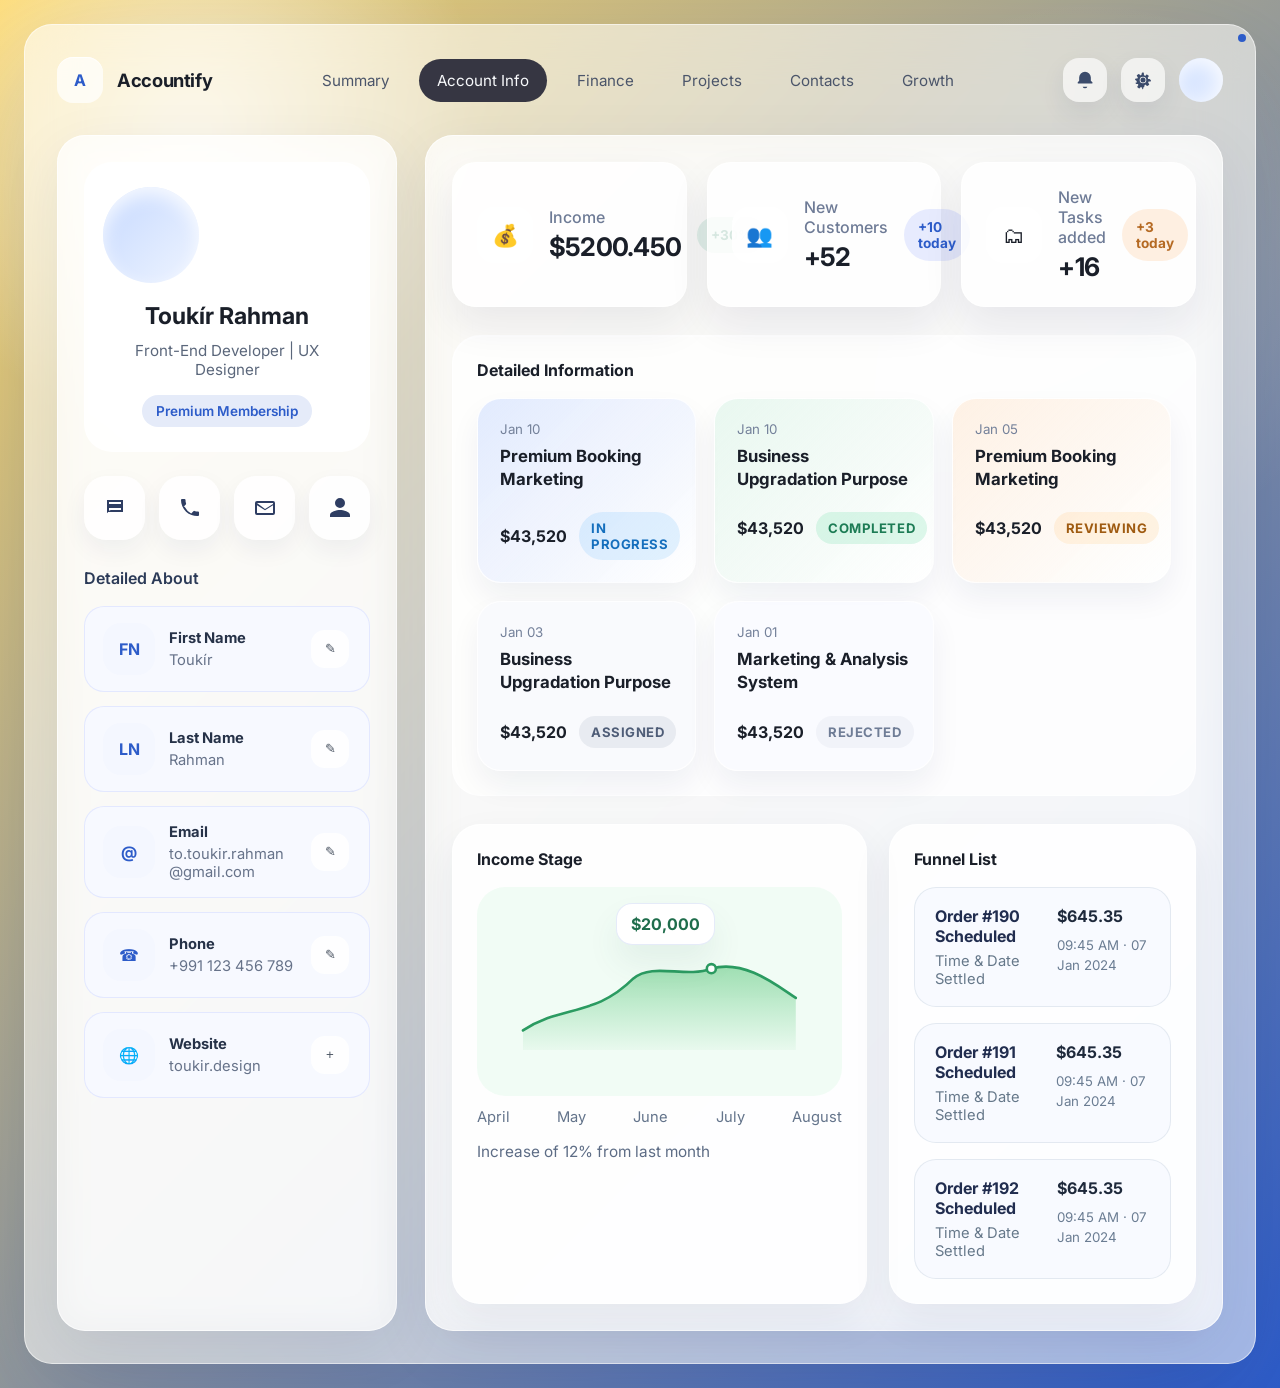
==== index.html @ 6b0d3799 "Commit" ====
<!DOCTYPE html>
<html lang="en">
<head>
  <meta charset="UTF-8" />
  <meta name="viewport" content="width=device-width, initial-scale=1.0" />
  <title>Accountify Dashboard</title>
  <link rel="preconnect" href="https://fonts.googleapis.com" />
  <link rel="preconnect" href="https://fonts.gstatic.com" crossorigin />
  <link href="https://fonts.googleapis.com/css2?family=Inter:wght@400;500;600;700&display=swap" rel="stylesheet" />
  <link rel="stylesheet" href="styles.css" />
</head>
<body>
  <div class="page-shell">
    <div class="dashboard-shell">
      <header class="topbar">
        <div class="brand-group">
          <div class="brand-mark">A</div>
          <div class="brand-copy">
            <span class="brand-name">Accountify</span>
          </div>
        </div>
        <nav class="top-nav">
          <a href="#">Summary</a>
          <a href="#" class="active">Account Info</a>
          <a href="#">Finance</a>
          <a href="#">Projects</a>
          <a href="#">Contacts</a>
          <a href="#">Growth</a>
        </nav>
        <div class="top-actions">
          <button class="icon-btn" aria-label="Notifications">
            <span class="dot"></span>
            <svg viewBox="0 0 24 24" aria-hidden="true"><path d="M12 2a7 7 0 0 0-7 7v4l-1.6 1.6a1 1 0 0 0 .7 1.7h16a1 1 0 0 0 .7-1.7L19 13V9a7 7 0 0 0-7-7Zm0 20a3 3 0 0 0 2.83-2H9.17A3 3 0 0 0 12 22Z"/></svg>
          </button>
          <button class="icon-btn" aria-label="Settings">
            <svg viewBox="0 0 24 24" aria-hidden="true"><path d="M12 8a4 4 0 1 1 0 8 4 4 0 0 1 0-8Zm8.94 3.5a1 1 0 0 0-.87-.66l-1.9-.15a7.65 7.65 0 0 0-.53-1.28l1.1-1.52a1 1 0 0 0-.24-1.4l-1.33-.9a1 1 0 0 0-1.35.2l-1.12 1.4a7.74 7.74 0 0 0-1.45-.86l-.28-1.94A1 1 0 0 0 12.5 3h-1a1 1 0 0 0-.99.84l-.28 1.94a7.74 7.74 0 0 0-1.45.86l-1.12-1.4a1 1 0 0 0-1.35-.2l-1.33.9a1 1 0 0 0-.24 1.4l1.1 1.52c-.18.42-.33.86-.53 1.28l-1.9.15a1 1 0 0 0-.87.66 1 1 0 0 0 .25 1.08l1.62 1.26c-.01.34-.02.68-.02 1.02s.01.68.02 1.02L3.4 14.92a1 1 0 0 0-.25 1.08 1 1 0 0 0 .87.66l1.9.15c.2.42.35.86.53 1.28l-1.1 1.52a1 1 0 0 0 .24 1.4l1.33.9a1 1 0 0 0 1.35-.2l1.12-1.4c.45.22.92.41 1.45.86l.28 1.94A1 1 0 0 0 11.5 21h1a1 1 0 0 0 .99-.84l.28-1.94a7.74 7.74 0 0 0 1.45-.86l1.12 1.4a1 1 0 0 0 1.35.2l1.33-.9a1 1 0 0 0 .24-1.4l-1.1-1.52c.18-.42.33-.86.53-1.28l1.9-.15a1 1 0 0 0 .87-.66 1 1 0 0 0-.25-1.08l-1.62-1.26Zm-8.94 3.5a3 3 0 1 1 0-6 3 3 0 0 1 0 6Z"/></svg>
          </button>
          <div class="avatar-sm"></div>
        </div>
      </header>

      <main class="content-grid">
        <aside class="sidebar-card">
          <section class="profile-card">
            <div class="avatar-lg"></div>
            <div class="profile-text">
              <h1>Toukír Rahman</h1>
              <p>Front-End Developer | UX Designer</p>
              <span class="badge">Premium Membership</span>
            </div>
          </section>
          <section class="actions-row">
            <button class="action-icon" aria-label="Message"><svg viewBox="0 0 24 24"><path d="M4 4h16v12H5.17L4 17.17V4Zm2 2v6h12V6H6Zm0 8.83L7.83 14H18V8H6v6.83Z"/></svg></button>
            <button class="action-icon" aria-label="Call"><svg viewBox="0 0 24 24"><path d="M6.62 10.79a15.053 15.053 0 0 0 6.59 6.59l2.2-2.2a1 1 0 0 1 1.05-.24 11.36 11.36 0 0 0 3.56.57 1 1 0 0 1 1 1V19a1 1 0 0 1-1 1A16 16 0 0 1 3 4a1 1 0 0 1 1-1h2.5a1 1 0 0 1 1 1 11.36 11.36 0 0 0 .57 3.56 1 1 0 0 1-.24 1.05l-2.2 2.18Z"/></svg></button>
            <button class="action-icon" aria-label="Email"><svg viewBox="0 0 24 24"><path d="M4 5h16a2 2 0 0 1 2 2v10a2 2 0 0 1-2 2H4a2 2 0 0 1-2-2V7a2 2 0 0 1 2-2Zm0 2v.01L12 13l8-4.99V7H4Zm16 10V9.27l-8 4.99-8-4.99V17h16Z"/></svg></button>
            <button class="action-icon" aria-label="Profile"><svg viewBox="0 0 24 24"><path d="M12 12a5 5 0 1 0-5-5 5 5 0 0 0 5 5Zm0 2c-3.33 0-10 1.67-10 5v2h20v-2c0-3.33-6.67-5-10-5Z"/></svg></button>
          </section>

          <section class="detail-group">
            <div class="detail-header">
              <span>Detailed About</span>
            </div>
            <div class="detail-row">
              <div class="detail-icon">FN</div>
              <div>
                <strong>First Name</strong>
                <p>Toukír</p>
              </div>
              <button class="mini-btn">✎</button>
            </div>
            <div class="detail-row">
              <div class="detail-icon">LN</div>
              <div>
                <strong>Last Name</strong>
                <p>Rahman</p>
              </div>
              <button class="mini-btn">✎</button>
            </div>
            <div class="detail-row">
              <div class="detail-icon">@</div>
              <div>
                <strong>Email</strong>
                <p>to.toukir.rahman@gmail.com</p>
              </div>
              <button class="mini-btn">✎</button>
            </div>
            <div class="detail-row">
              <div class="detail-icon">☎</div>
              <div>
                <strong>Phone</strong>
                <p>+991 123 456 789</p>
              </div>
              <button class="mini-btn">✎</button>
            </div>
            <div class="detail-row">
              <div class="detail-icon">🌐</div>
              <div>
                <strong>Website</strong>
                <p>toukir.design</p>
              </div>
              <button class="mini-btn">+</button>
            </div>
          </section>
        </aside>

        <section class="main-cards">
          <div class="stats-grid">
            <article class="stat-card green-card">
              <div class="stat-icon">💰</div>
              <div>
                <p>Income</p>
                <h2>$5200.450</h2>
              </div>
              <span class="stat-badge">+30%</span>
            </article>
            <article class="stat-card blue-card">
              <div class="stat-icon">👥</div>
              <div>
                <p>New Customers</p>
                <h2>+52</h2>
              </div>
              <span class="stat-badge">+10 today</span>
            </article>
            <article class="stat-card orange-card">
              <div class="stat-icon">🗂</div>
              <div>
                <p>New Tasks added</p>
                <h2>+16</h2>
              </div>
              <span class="stat-badge">+3 today</span>
            </article>
          </div>

          <div class="detailed-panel">
            <div class="panel-heading">
              <span>Detailed Information</span>
            </div>
            <div class="info-grid">
              <div class="info-card info-blue">
                <div>
                  <small>Jan 10</small>
                  <h3>Premium Booking Marketing</h3>
                </div>
                <div class="info-footer">
                  <p>$43,520</p>
                  <span class="status-pill in-progress">In Progress</span>
                </div>
              </div>
              <div class="info-card info-green">
                <div>
                  <small>Jan 10</small>
                  <h3>Business Upgradation Purpose</h3>
                </div>
                <div class="info-footer">
                  <p>$43,520</p>
                  <span class="status-pill completed">Completed</span>
                </div>
              </div>
              <div class="info-card info-orange">
                <div>
                  <small>Jan 05</small>
                  <h3>Premium Booking Marketing</h3>
                </div>
                <div class="info-footer">
                  <p>$43,520</p>
                  <span class="status-pill reviewing">Reviewing</span>
                </div>
              </div>
              <div class="info-card info-gray">
                <div>
                  <small>Jan 03</small>
                  <h3>Business Upgradation Purpose</h3>
                </div>
                <div class="info-footer">
                  <p>$43,520</p>
                  <span class="status-pill assigned">Assigned</span>
                </div>
              </div>
              <div class="info-card info-light">
                <div>
                  <small>Jan 01</small>
                  <h3>Marketing & Analysis System</h3>
                </div>
                <div class="info-footer">
                  <p>$43,520</p>
                  <span class="status-pill rejected">Rejected</span>
                </div>
              </div>
            </div>
          </div>

          <div class="bottom-cards">
            <div class="analytics-card">
              <div class="panel-heading">
                <span>Income Stage</span>
              </div>
              <div class="chart-shell">
                <div class="chart-tooltip">$20,000</div>
                <svg viewBox="0 0 500 260" class="chart-graphic" aria-hidden="true">
                  <defs>
                    <linearGradient id="fillGradient" x1="0" y1="0" x2="0" y2="1">
                      <stop offset="0%" stop-color="#84d69d" stop-opacity="0.75" />
                      <stop offset="100%" stop-color="#84d69d" stop-opacity="0.08" />
                    </linearGradient>
                  </defs>
                  <path d="M40 190 C100 150 150 170 210 110 C240 85 290 110 330 95 C380 80 430 120 460 140 L460 220 L40 220 Z" fill="url(#fillGradient)" />
                  <path d="M40 190 C100 150 150 170 210 110 C240 85 290 110 330 95 C380 80 430 120 460 140" fill="none" stroke="#2b9b61" stroke-width="4" stroke-linecap="round" stroke-linejoin="round" />
                  <circle cx="330" cy="95" r="7" fill="#fff" stroke="#2b9b61" stroke-width="4" />
                </svg>
              </div>
              <div class="chart-meta">
                <span>April</span>
                <span>May</span>
                <span>June</span>
                <span>July</span>
                <span>August</span>
              </div>
              <p class="chart-note">Increase of 12% from last month</p>
            </div>
            <div class="funnel-card">
              <div class="panel-heading">
                <span>Funnel List</span>
              </div>
              <div class="funnel-item">
                <div>
                  <strong>Order #190 Scheduled</strong>
                  <p>Time & Date Settled</p>
                </div>
                <div>
                  <span>$645.35</span>
                  <small>09:45 AM · 07 Jan 2024</small>
                </div>
              </div>
              <div class="funnel-item">
                <div>
                  <strong>Order #191 Scheduled</strong>
                  <p>Time & Date Settled</p>
                </div>
                <div>
                  <span>$645.35</span>
                  <small>09:45 AM · 07 Jan 2024</small>
                </div>
              </div>
              <div class="funnel-item">
                <div>
                  <strong>Order #192 Scheduled</strong>
                  <p>Time & Date Settled</p>
                </div>
                <div>
                  <span>$645.35</span>
                  <small>09:45 AM · 07 Jan 2024</small>
                </div>
              </div>
            </div>
          </div>
        </section>
      </main>
    </div>
  </div>
</body>
</html>
---- styles.css ----
:root {
  color-scheme: light;
  font-family: 'Inter', system-ui, -apple-system, BlinkMacSystemFont, 'Segoe UI', sans-serif;
  color: #1a1f29;
  background: radial-gradient(circle at top left, rgba(255, 240, 179, 0.95), transparent 30%),
    radial-gradient(circle at top right, rgba(100, 125, 255, 0.18), transparent 25%),
    linear-gradient(135deg, #ffda6a 0%, #2d5cc9 100%);
}

* {
  box-sizing: border-box;
}

html, body {
  margin: 0;
  min-height: 100%;
}

body {
  min-height: 100vh;
  display: grid;
  place-items: center;
  padding: 24px;
  background: radial-gradient(circle at 15% 10%, rgba(255, 255, 255, 0.72), transparent 18%),
    radial-gradient(circle at 85% 20%, rgba(255, 255, 255, 0.18), transparent 18%),
    linear-gradient(135deg, #ffda6a 0%, #2d5cc9 100%);
}

.page-shell {
  width: min(1480px, 100%);
  margin: 0 auto;
}

.dashboard-shell {
  background: rgba(255, 255, 255, 0.55);
  border: 1px solid rgba(255, 255, 255, 0.55);
  box-shadow: 0 40px 120px rgba(36, 54, 136, 0.18);
  backdrop-filter: blur(25px);
  border-radius: 28px;
  padding: 32px;
}

.topbar {
  display: flex;
  align-items: center;
  justify-content: space-between;
  gap: 24px;
  margin-bottom: 32px;
}

.brand-group {
  display: flex;
  align-items: center;
  gap: 14px;
}

.brand-mark {
  width: 46px;
  height: 46px;
  border-radius: 16px;
  display: grid;
  place-items: center;
  background: rgba(255, 255, 255, 0.7);
  color: #2d5cc9;
  font-weight: 700;
  box-shadow: inset 0 1px 0 rgba(255, 255, 255, 0.8);
}

.brand-name {
  font-size: 1.15rem;
  font-weight: 700;
  letter-spacing: -0.02em;
}

.top-nav {
  display: flex;
  flex-wrap: wrap;
  align-items: center;
  gap: 12px;
}

.top-nav a {
  color: #4b556a;
  text-decoration: none;
  padding: 12px 18px;
  border-radius: 999px;
  font-size: 0.95rem;
  transition: background 0.25s ease, color 0.25s ease;
}

.top-nav a:hover {
  background: rgba(255, 255, 255, 0.75);
  color: #111827;
}

.top-nav a.active {
  background: rgba(29, 30, 48, 0.88);
  color: #f8fafc;
}

.top-actions {
  display: flex;
  align-items: center;
  gap: 14px;
}

.icon-btn {
  width: 44px;
  height: 44px;
  border: none;
  border-radius: 16px;
  background: rgba(255, 255, 255, 0.65);
  display: grid;
  place-items: center;
  color: #3b4b6b;
  box-shadow: 0 10px 24px rgba(21, 41, 87, 0.08);
  transition: transform 0.25s ease, background 0.25s ease;
}

.icon-btn:hover {
  transform: translateY(-1px);
  background: rgba(255, 255, 255, 0.95);
}

.icon-btn svg {
  width: 20px;
  height: 20px;
  fill: currentColor;
}

.icon-btn .dot {
  position: absolute;
  top: 9px;
  right: 9px;
  width: 8px;
  height: 8px;
  border-radius: 50%;
  background: #2d5cc9;
}

.avatar-sm,
.avatar-lg {
  background: linear-gradient(135deg, #c6d9ff, #eef4ff);
  border-radius: 50%;
  box-shadow: inset 0 8px 18px rgba(255, 255, 255, 0.8);
}

.avatar-sm {
  width: 44px;
  height: 44px;
}

.avatar-lg {
  width: 96px;
  height: 96px;
  margin-bottom: 20px;
}

.content-grid {
  display: grid;
  gap: 28px;
  grid-template-columns: 340px 1fr;
}

.sidebar-card,
.main-cards {
  background: rgba(255, 255, 255, 0.66);
  border: 1px solid rgba(255, 255, 255, 0.7);
  backdrop-filter: blur(20px);
  border-radius: 28px;
  padding: 26px;
  box-shadow: 0 18px 60px rgba(23, 37, 84, 0.08);
}

.profile-card {
  text-align: center;
  padding: 24px 18px;
  border-radius: 28px;
  background: rgba(255, 255, 255, 0.9);
  border: 1px solid rgba(255, 255, 255, 0.8);
}

.profile-text h1 {
  margin: 0;
  font-size: 1.45rem;
  line-height: 1.2;
}

.profile-text p {
  margin: 10px 0 16px;
  color: #5b677b;
  font-size: 0.95rem;
}

.badge {
  display: inline-flex;
  padding: 8px 14px;
  border-radius: 999px;
  background: rgba(45, 92, 201, 0.12);
  color: #2d5cc9;
  font-size: 0.85rem;
  font-weight: 600;
}

.actions-row {
  margin-top: 24px;
  display: grid;
  grid-template-columns: repeat(4, minmax(0, 1fr));
  gap: 14px;
}

.action-icon {
  min-height: 64px;
  border: none;
  border-radius: 22px;
  background: rgba(255, 255, 255, 0.84);
  display: grid;
  place-items: center;
  color: #2e3d62;
  box-shadow: 0 10px 24px rgba(21, 41, 87, 0.06);
  transition: transform 0.2s ease;
}

.action-icon:hover {
  transform: translateY(-2px);
}

.action-icon svg {
  width: 24px;
  height: 24px;
  fill: currentColor;
}

.detail-group {
  margin-top: 28px;
}

.detail-header {
  margin-bottom: 18px;
  font-weight: 600;
  color: #2b3a57;
}

.detail-row {
  display: grid;
  grid-template-columns: 52px 1fr 40px;
  align-items: center;
  gap: 14px;
  padding: 16px 18px;
  margin-bottom: 14px;
  border-radius: 20px;
  background: rgba(247, 249, 255, 0.95);
  border: 1px solid rgba(225, 231, 255, 0.9);
}

.detail-icon {
  width: 52px;
  height: 52px;
  border-radius: 18px;
  display: grid;
  place-items: center;
  background: #f4f7ff;
  color: #2d5cc9;
  font-weight: 700;
}

.detail-row strong {
  display: block;
  font-size: 0.92rem;
  margin-bottom: 4px;
  color: #263248;
}

.detail-row p {
  margin: 0;
  color: #67738a;
  font-size: 0.92rem;
  word-break: break-word;
}

.mini-btn {
  width: 38px;
  height: 38px;
  border: none;
  border-radius: 14px;
  background: rgba(255, 255, 255, 0.92);
  color: #4b5563;
  cursor: pointer;
}

.stats-grid {
  display: grid;
  grid-template-columns: repeat(3, minmax(0, 1fr));
  gap: 20px;
  margin-bottom: 28px;
}

.stat-card {
  display: grid;
  grid-template-columns: 56px 1fr auto;
  align-items: center;
  gap: 16px;
  padding: 24px;
  border-radius: 24px;
  box-shadow: 0 18px 40px rgba(20, 31, 76, 0.08);
  background: rgba(255, 255, 255, 0.82);
  border: 1px solid rgba(255, 255, 255, 0.7);
}

.stat-icon {
  width: 56px;
  height: 56px;
  display: grid;
  place-items: center;
  border-radius: 18px;
  background: rgba(255, 255, 255, 0.9);
  box-shadow: inset 0 5px 14px rgba(255, 255, 255, 0.7);
  font-size: 1.35rem;
}

.stat-card h2 {
  margin: 4px 0 0;
  font-size: 1.6rem;
  letter-spacing: -0.03em;
}

.stat-card p {
  margin: 0;
  color: #6e7b96;
  font-weight: 500;
}

.stat-badge {
  display: inline-flex;
  padding: 10px 14px;
  border-radius: 999px;
  background: rgba(45, 92, 201, 0.1);
  color: #2d5cc9;
  font-weight: 700;
  font-size: 0.85rem;
}

.blue-card .stat-badge { background: rgba(68, 103, 255, 0.12); color: #2d5cc9; }
.green-card .stat-badge { background: rgba(60, 163, 124, 0.14); color: #1f7a52; }
.orange-card .stat-badge { background: rgba(255, 162, 77, 0.16); color: #b56a23; }

.detailed-panel {
  background: rgba(255, 255, 255, 0.78);
  border-radius: 28px;
  border: 1px solid rgba(255, 255, 255, 0.8);
  padding: 24px;
  box-shadow: inset 0 1px 0 rgba(255, 255, 255, 0.8);
}

.panel-heading {
  margin-bottom: 18px;
  font-weight: 700;
  font-size: 1rem;
}

.info-grid {
  display: grid;
  gap: 18px;
  grid-template-columns: repeat(3, minmax(0, 1fr));
}

.info-card {
  background: rgba(255, 255, 255, 0.85);
  border-radius: 24px;
  padding: 22px;
  border: 1px solid rgba(255, 255, 255, 0.85);
  box-shadow: 0 15px 30px rgba(24, 40, 89, 0.06);
}

.info-card small {
  color: #74819a;
  display: block;
  margin-bottom: 8px;
}

.info-card h3 {
  margin: 0;
  font-size: 1.05rem;
  line-height: 1.35;
}

.info-footer {
  margin-top: 22px;
  display: flex;
  justify-content: space-between;
  align-items: center;
  gap: 12px;
}

.info-footer p {
  margin: 0;
  font-size: 1rem;
  font-weight: 700;
}

.status-pill {
  padding: 8px 12px;
  border-radius: 999px;
  font-size: 0.82rem;
  font-weight: 700;
  text-transform: uppercase;
  letter-spacing: 0.04em;
}

.status-pill.in-progress { background: rgba(60, 163, 249, 0.14); color: #156fbd; }
.status-pill.completed { background: rgba(74, 212, 145, 0.18); color: #1d7c55; }
.status-pill.reviewing { background: rgba(255, 177, 75, 0.14); color: #9f5b11; }
.status-pill.assigned { background: rgba(145, 158, 171, 0.16); color: #4f5d77; }
.status-pill.rejected { background: rgba(199, 206, 218, 0.18); color: #6f7d96; }

.info-blue { background: linear-gradient(135deg, rgba(81, 136, 255, 0.16), rgba(255,255,255,0.68)); }
.info-green { background: linear-gradient(135deg, rgba(122, 214, 165, 0.16), rgba(255,255,255,0.72)); }
.info-orange { background: linear-gradient(135deg, rgba(255, 175, 98, 0.16), rgba(255,255,255,0.72)); }
.info-gray { background: rgba(249, 250, 253, 0.95); }
.info-light { background: rgba(250, 251, 255, 0.92); }

.bottom-cards {
  display: grid;
  grid-template-columns: 1.35fr 1fr;
  gap: 22px;
  margin-top: 28px;
}

.analytics-card,
.funnel-card {
  background: rgba(255, 255, 255, 0.88);
  border-radius: 28px;
  border: 1px solid rgba(255, 255, 255, 0.8);
  padding: 24px;
  box-shadow: 0 18px 40px rgba(23, 37, 84, 0.07);
}

.chart-shell {
  position: relative;
  margin: 18px 0 12px;
  padding: 20px;
  border-radius: 28px;
  background: rgba(240, 252, 244, 0.9);
}

.chart-tooltip {
  position: absolute;
  top: 16px;
  left: 38%;
  padding: 10px 14px;
  border-radius: 16px;
  background: #ffffff;
  border: 1px solid rgba(45, 92, 201, 0.12);
  color: #1f6d4c;
  font-weight: 700;
  box-shadow: 0 18px 32px rgba(56, 103, 93, 0.08);
}

.chart-graphic {
  width: 100%;
  display: block;
}

.chart-meta {
  display: flex;
  justify-content: space-between;
  color: #64748b;
  font-size: 0.92rem;
  margin-top: 12px;
}

.chart-note {
  margin: 16px 0 0;
  color: #5d6c85;
  font-size: 0.96rem;
}

.funnel-item {
  display: flex;
  justify-content: space-between;
  align-items: flex-start;
  gap: 20px;
  padding: 18px 20px;
  margin-bottom: 16px;
  background: rgba(248, 250, 255, 0.95);
  border-radius: 22px;
  border: 1px solid rgba(226, 232, 240, 0.9);
}

.funnel-item:last-child {
  margin-bottom: 0;
}

.funnel-item strong {
  display: block;
  color: #212d4f;
  font-size: 1rem;
  margin-bottom: 6px;
}

.funnel-item p {
  margin: 0;
  color: #66788a;
  font-size: 0.92rem;
}

.funnel-item span {
  display: block;
  font-size: 1rem;
  font-weight: 700;
  color: #1e293b;
  margin-bottom: 8px;
}

.funnel-item small {
  color: #6b7d93;
}

@media (max-width: 1180px) {
  .content-grid {
    grid-template-columns: 1fr;
  }
  .stats-grid {
    grid-template-columns: 1fr;
  }
  .info-grid {
    grid-template-columns: 1fr;
  }
  .bottom-cards {
    grid-template-columns: 1fr;
  }
}

@media (max-width: 720px) {
  body {
    padding: 16px;
  }
  .dashboard-shell {
    padding: 20px;
  }
  .topbar {
    flex-direction: column;
    align-items: stretch;
  }
  .top-actions {
    justify-content: flex-end;
  }
  .top-nav {
    justify-content: center;
  }
}
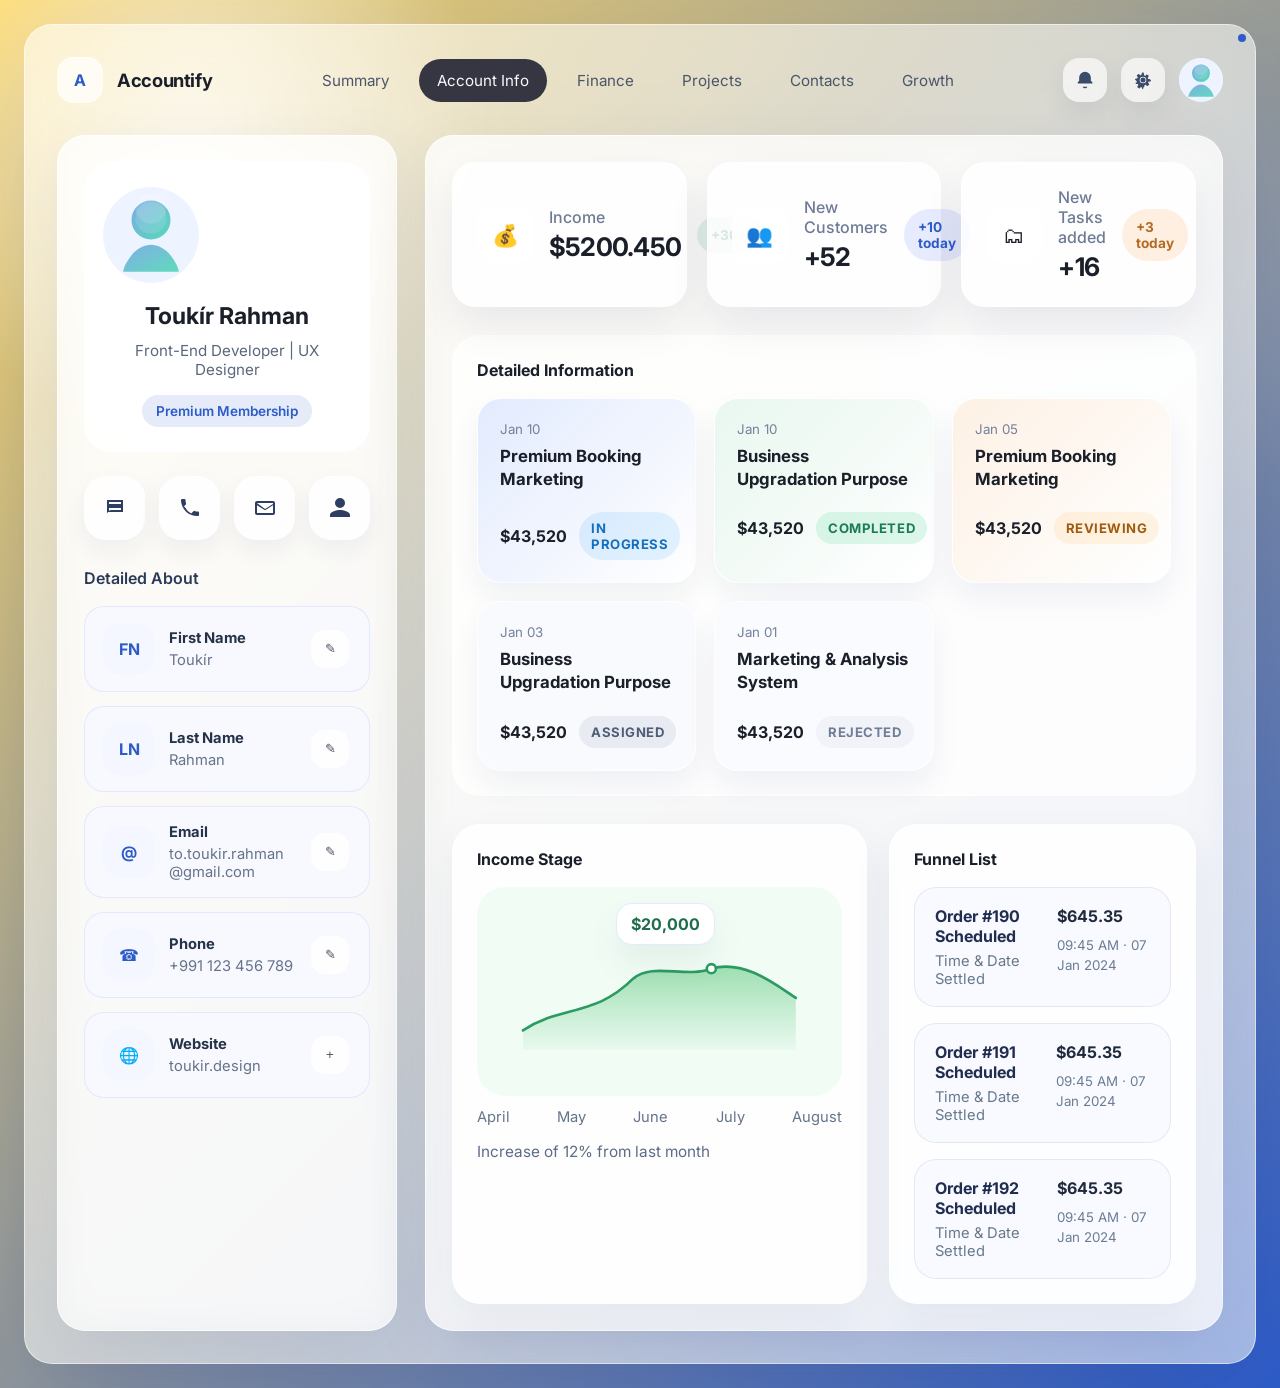
==== commit 81a9a9f6: "Commit" ====
--- a/index.html
+++ b/index.html
@@ -35,14 +35,14 @@
           <button class="icon-btn" aria-label="Settings">
             <svg viewBox="0 0 24 24" aria-hidden="true"><path d="M12 8a4 4 0 1 1 0 8 4 4 0 0 1 0-8Zm8.94 3.5a1 1 0 0 0-.87-.66l-1.9-.15a7.65 7.65 0 0 0-.53-1.28l1.1-1.52a1 1 0 0 0-.24-1.4l-1.33-.9a1 1 0 0 0-1.35.2l-1.12 1.4a7.74 7.74 0 0 0-1.45-.86l-.28-1.94A1 1 0 0 0 12.5 3h-1a1 1 0 0 0-.99.84l-.28 1.94a7.74 7.74 0 0 0-1.45.86l-1.12-1.4a1 1 0 0 0-1.35-.2l-1.33.9a1 1 0 0 0-.24 1.4l1.1 1.52c-.18.42-.33.86-.53 1.28l-1.9.15a1 1 0 0 0-.87.66 1 1 0 0 0 .25 1.08l1.62 1.26c-.01.34-.02.68-.02 1.02s.01.68.02 1.02L3.4 14.92a1 1 0 0 0-.25 1.08 1 1 0 0 0 .87.66l1.9.15c.2.42.35.86.53 1.28l-1.1 1.52a1 1 0 0 0 .24 1.4l1.33.9a1 1 0 0 0 1.35-.2l1.12-1.4c.45.22.92.41 1.45.86l.28 1.94A1 1 0 0 0 11.5 21h1a1 1 0 0 0 .99-.84l.28-1.94a7.74 7.74 0 0 0 1.45-.86l1.12 1.4a1 1 0 0 0 1.35.2l1.33-.9a1 1 0 0 0 .24-1.4l-1.1-1.52c.18-.42.33-.86.53-1.28l1.9-.15a1 1 0 0 0 .87-.66 1 1 0 0 0-.25-1.08l-1.62-1.26Zm-8.94 3.5a3 3 0 1 1 0-6 3 3 0 0 1 0 6Z"/></svg>
           </button>
-          <div class="avatar-sm"></div>
+          <img class="avatar-sm avatar-img" src="avatar.svg" alt="User avatar" />
         </div>
       </header>
 
       <main class="content-grid">
         <aside class="sidebar-card">
           <section class="profile-card">
-            <div class="avatar-lg"></div>
+            <img class="avatar-lg avatar-img" src="avatar.svg" alt="Toukír Rahman" />
             <div class="profile-text">
               <h1>Toukír Rahman</h1>
               <p>Front-End Developer | UX Designer</p>
--- a/styles.css
+++ b/styles.css
@@ -140,9 +140,13 @@
 
 .avatar-sm,
 .avatar-lg {
-  background: linear-gradient(135deg, #c6d9ff, #eef4ff);
   border-radius: 50%;
   box-shadow: inset 0 8px 18px rgba(255, 255, 255, 0.8);
+  object-fit: cover;
+}
+
+.avatar-img {
+  display: block;
 }
 
 .avatar-sm {
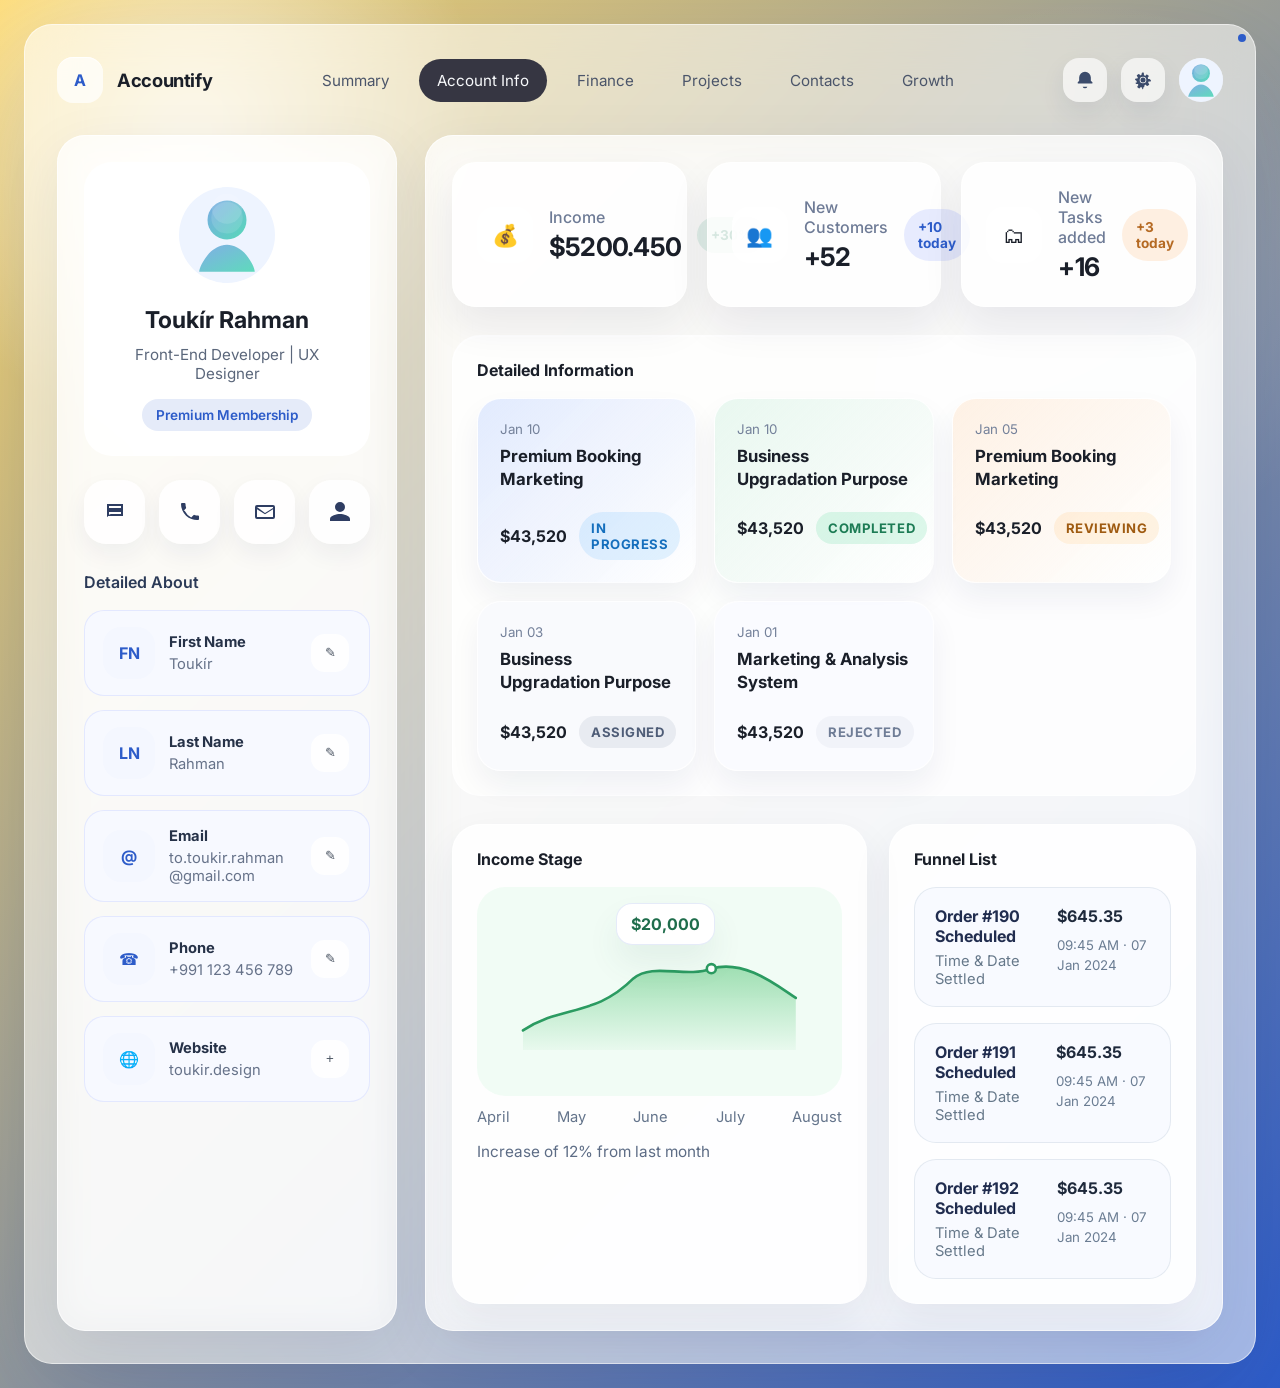
==== commit 794c6e4a: "Commit Co-authored-by: Copilot <copilot@github.com>" ====
--- a/index.html
+++ b/index.html
@@ -35,7 +35,7 @@
           <button class="icon-btn" aria-label="Settings">
             <svg viewBox="0 0 24 24" aria-hidden="true"><path d="M12 8a4 4 0 1 1 0 8 4 4 0 0 1 0-8Zm8.94 3.5a1 1 0 0 0-.87-.66l-1.9-.15a7.65 7.65 0 0 0-.53-1.28l1.1-1.52a1 1 0 0 0-.24-1.4l-1.33-.9a1 1 0 0 0-1.35.2l-1.12 1.4a7.74 7.74 0 0 0-1.45-.86l-.28-1.94A1 1 0 0 0 12.5 3h-1a1 1 0 0 0-.99.84l-.28 1.94a7.74 7.74 0 0 0-1.45.86l-1.12-1.4a1 1 0 0 0-1.35-.2l-1.33.9a1 1 0 0 0-.24 1.4l1.1 1.52c-.18.42-.33.86-.53 1.28l-1.9.15a1 1 0 0 0-.87.66 1 1 0 0 0 .25 1.08l1.62 1.26c-.01.34-.02.68-.02 1.02s.01.68.02 1.02L3.4 14.92a1 1 0 0 0-.25 1.08 1 1 0 0 0 .87.66l1.9.15c.2.42.35.86.53 1.28l-1.1 1.52a1 1 0 0 0 .24 1.4l1.33.9a1 1 0 0 0 1.35-.2l1.12-1.4c.45.22.92.41 1.45.86l.28 1.94A1 1 0 0 0 11.5 21h1a1 1 0 0 0 .99-.84l.28-1.94a7.74 7.74 0 0 0 1.45-.86l1.12 1.4a1 1 0 0 0 1.35.2l1.33-.9a1 1 0 0 0 .24-1.4l-1.1-1.52c.18-.42.33-.86.53-1.28l1.9-.15a1 1 0 0 0 .87-.66 1 1 0 0 0-.25-1.08l-1.62-1.26Zm-8.94 3.5a3 3 0 1 1 0-6 3 3 0 0 1 0 6Z"/></svg>
           </button>
-          <img class="avatar-sm avatar-img" src="avatar.svg" alt="User avatar" />
+          <img id="accountAvatar" class="avatar-sm avatar-img account-trigger" src="avatar.svg" alt="User avatar" />
         </div>
       </header>
 
@@ -257,5 +257,181 @@
       </main>
     </div>
   </div>
+  <div class="modal-overlay" id="loginModal" aria-hidden="true">
+    <div class="login-modal" role="dialog" aria-modal="true" aria-labelledby="loginTitle">
+      <button type="button" class="modal-close" id="closeModal" aria-label="Close login dialog">✕</button>
+      <h2 id="loginTitle">Log in</h2>
+      <div id="loginFields">
+        <div class="login-field">
+          <label for="emailInput">Email</label>
+          <input id="emailInput" type="email" placeholder="Enter your email address" />
+        </div>
+        <div class="login-field">
+          <label for="passwordInput">Password</label>
+          <input id="passwordInput" type="password" placeholder="Enter your password" />
+        </div>
+      </div>
+      <div id="registerFields" class="hidden">
+        <div class="login-field">
+          <label for="registerEmail">Email</label>
+          <input id="registerEmail" type="email" placeholder="Enter your email address" />
+        </div>
+        <div class="login-field">
+          <label for="registerPassword">Password</label>
+          <input id="registerPassword" type="password" placeholder="Enter your password" />
+        </div>
+        <div class="login-field">
+          <label for="confirmPassword">Confirm password</label>
+          <input id="confirmPassword" type="password" placeholder="Enter password again" />
+        </div>
+        <div class="login-field checkbox-field">
+          <label>
+            <input type="checkbox" id="agreeTerms" />
+            <span>I agree <strong>Privacy Policy</strong> <strong>Terms of Service</strong></span>
+          </label>
+        </div>
+      </div>
+      <button id="submitButton" class="login-btn" type="button">Log in</button>
+      <div id="loginActions" class="modal-actions">
+        <a href="#" id="forgotLink" class="forgot-link">Forgot password?</a>
+        <a href="#" id="showRegister" class="register-link">Register</a>
+      </div>
+      <div id="registerActions" class="modal-actions hidden">
+        <span>I have an account,</span>
+        <a href="#" id="showLogin" class="register-link">log in now</a>
+      </div>
+    </div>
+  </div>
+  <div class="modal-overlay" id="resetModal" aria-hidden="true">
+    <div class="login-modal" role="dialog" aria-modal="true" aria-labelledby="resetTitle">
+      <button type="button" class="modal-back" id="backToLogin" aria-label="Back to login">←</button>
+      <button type="button" class="modal-close" id="closeReset" aria-label="Close reset password dialog">✕</button>
+      <h2 id="resetTitle">Reset password</h2>
+      <div class="login-field">
+        <label for="resetEmail">Email</label>
+        <input id="resetEmail" type="email" placeholder="Enter the email linked to your account" />
+      </div>
+      <div class="login-field verification-field">
+        <label for="verificationCode">Verification Code</label>
+        <div class="verification-input-group">
+          <input id="verificationCode" type="text" placeholder="Enter the verification code in email" />
+          <button type="button" class="send-btn">Send</button>
+        </div>
+      </div>
+      <div class="login-field">
+        <label for="newPassword">Set a new password</label>
+        <input id="newPassword" type="password" placeholder="Enter your new password" />
+      </div>
+      <div class="login-field">
+        <label for="confirmNewPassword">Confirm the password</label>
+        <input id="confirmNewPassword" type="password" placeholder="Enter the new password again" />
+      </div>
+      <button id="resetButton" class="login-btn" type="button">Reset password</button>
+      <div class="reset-help">
+        <p class="help-question">I didn't receive the email verification code, what should I do?</p>
+        <ol class="help-list">
+          <li>The email might be lost due to network connection error. Please resend a verification code or try again later.</li>
+          <li>Please make sure your email address is still in use and check the Spam folder.</li>
+        </ol>
+      </div>
+    </div>
+  </div>
+  <script>
+    const accountTrigger = document.getElementById('accountAvatar');
+    const loginModal = document.getElementById('loginModal');
+    const resetModal = document.getElementById('resetModal');
+    const closeModal = document.getElementById('closeModal');
+    const closeReset = document.getElementById('closeReset');
+    const backToLogin = document.getElementById('backToLogin');
+    const forgotLink = document.getElementById('forgotLink');
+    const loginFields = document.getElementById('loginFields');
+    const registerFields = document.getElementById('registerFields');
+    const loginActions = document.getElementById('loginActions');
+    const registerActions = document.getElementById('registerActions');
+    const submitButton = document.getElementById('submitButton');
+    const titleText = document.getElementById('loginTitle');
+    const showRegister = document.getElementById('showRegister');
+    const showLogin = document.getElementById('showLogin');
+
+    const openLogin = () => {
+      loginModal.classList.add('active');
+      loginModal.setAttribute('aria-hidden', 'false');
+      switchToLogin();
+    };
+
+    const closeLogin = () => {
+      loginModal.classList.remove('active');
+      loginModal.setAttribute('aria-hidden', 'true');
+    };
+
+    const openReset = () => {
+      loginModal.classList.remove('active');
+      loginModal.setAttribute('aria-hidden', 'true');
+      resetModal.classList.add('active');
+      resetModal.setAttribute('aria-hidden', 'false');
+    };
+
+    const closeReset2 = () => {
+      resetModal.classList.remove('active');
+      resetModal.setAttribute('aria-hidden', 'true');
+    };
+
+    const backToLoginForm = () => {
+      resetModal.classList.remove('active');
+      resetModal.setAttribute('aria-hidden', 'true');
+      loginModal.classList.add('active');
+      loginModal.setAttribute('aria-hidden', 'false');
+    };
+
+    const switchToRegister = () => {
+      loginFields?.classList.add('hidden');
+      registerFields?.classList.remove('hidden');
+      loginActions?.classList.add('hidden');
+      registerActions?.classList.remove('hidden');
+      titleText.textContent = 'Register';
+      submitButton.textContent = 'Create';
+    };
+
+    const switchToLogin = () => {
+      loginFields?.classList.remove('hidden');
+      registerFields?.classList.add('hidden');
+      loginActions?.classList.remove('hidden');
+      registerActions?.classList.add('hidden');
+      titleText.textContent = 'Log in';
+      submitButton.textContent = 'Log in';
+    };
+
+    accountTrigger?.addEventListener('click', openLogin);
+    closeModal?.addEventListener('click', closeLogin);
+    closeReset?.addEventListener('click', closeReset2);
+    backToLogin?.addEventListener('click', (event) => {
+      event.preventDefault();
+      backToLoginForm();
+    });
+    forgotLink?.addEventListener('click', (event) => {
+      event.preventDefault();
+      openReset();
+    });
+    showRegister?.addEventListener('click', (event) => {
+      event.preventDefault();
+      switchToRegister();
+    });
+    showLogin?.addEventListener('click', (event) => {
+      event.preventDefault();
+      switchToLogin();
+    });
+    loginModal?.addEventListener('click', (event) => {
+      if (event.target === loginModal) closeLogin();
+    });
+    resetModal?.addEventListener('click', (event) => {
+      if (event.target === resetModal) closeReset2();
+    });
+    document.addEventListener('keydown', (event) => {
+      if (event.key === 'Escape') {
+        if (loginModal.classList.contains('active')) closeLogin();
+        if (resetModal.classList.contains('active')) closeReset2();
+      }
+    });
+  </script>
 </body>
 </html>
--- a/styles.css
+++ b/styles.css
@@ -145,8 +145,136 @@
   object-fit: cover;
 }
 
-.avatar-img {
+..avatar-img {
   display: block;
+}
+
+.account-trigger {
+  cursor: pointer;
+}
+
+.modal-overlay {
+  position: fixed;
+  inset: 0;
+  display: flex;
+  align-items: center;
+  justify-content: center;
+  padding: 28px;
+  background: rgba(15, 23, 42, 0.35);
+  backdrop-filter: blur(6px);
+  opacity: 0;
+  pointer-events: none;
+  transition: opacity 0.25s ease;
+  z-index: 50;
+}
+
+.modal-overlay.active {
+  opacity: 1;
+  pointer-events: auto;
+}
+
+.login-modal {
+  width: min(460px, 100%);
+  background: rgba(255, 255, 255, 0.97);
+  border-radius: 26px;
+  border: 1px solid rgba(255, 255, 255, 0.92);
+  padding: 32px 28px 24px;
+  box-shadow: 0 32px 90px rgba(15, 24, 63, 0.25);
+  position: relative;
+}
+
+.modal-close {
+  position: absolute;
+  top: 18px;
+  right: 18px;
+  width: 38px;
+  height: 38px;
+  border: none;
+  border-radius: 14px;
+  background: rgba(236, 241, 255, 0.95);
+  color: #475569;
+  display: grid;
+  place-items: center;
+  cursor: pointer;
+}
+
+.modal-close:hover {
+  background: rgba(255, 255, 255, 1);
+}
+
+.login-modal h2 {
+  margin: 0;
+  font-size: 1.35rem;
+  font-weight: 700;
+  text-align: center;
+  color: #111827;
+}
+
+.login-field {
+  margin-top: 22px;
+}
+
+.login-field label {
+  display: block;
+  margin-bottom: 10px;
+  color: #4b5563;
+  font-size: 0.92rem;
+  font-weight: 600;
+}
+
+.login-field input {
+  width: 100%;
+  border: 1px solid #d3d8e6;
+  border-radius: 18px;
+  padding: 16px 16px;
+  background: #f8fafc;
+  color: #0f172a;
+  font-size: 1rem;
+  outline: none;
+  transition: border-color 0.2s ease, box-shadow 0.2s ease;
+}
+
+.login-field input:focus {
+  border-color: #7d9cff;
+  box-shadow: 0 0 0 5px rgba(125, 156, 255, 0.15);
+}
+
+.login-btn {
+  width: 100%;
+  margin-top: 22px;
+  padding: 16px;
+  border: none;
+  border-radius: 18px;
+  background: #2d5cc9;
+  color: #ffffff;
+  font-size: 1rem;
+  font-weight: 700;
+  cursor: pointer;
+  transition: transform 0.2s ease, box-shadow 0.2s ease;
+}
+
+.login-btn:hover {
+  transform: translateY(-1px);
+  box-shadow: 0 18px 35px rgba(45, 92, 201, 0.24);
+}
+
+.hidden {
+  display: none !important;
+}
+
+.modal-actions {
+  display: flex;
+  justify-content: space-between;
+  align-items: center;
+  margin-top: 20px;
+  color: #64748b;
+  font-size: 0.92rem;
+}
+
+.modal-actions a {
+  color: #2d5cc9;
+  text-decoration: none;
+  font-weight: 700;
 }
 
 .avatar-sm {
@@ -553,3 +681,125 @@
     justify-content: center;
   }
 }
+
+.modal-back {
+  position: absolute;
+  top: 18px;
+  left: 18px;
+  width: 38px;
+  height: 38px;
+  border: none;
+  border-radius: 14px;
+  background: rgba(236, 241, 255, 0.95);
+  color: #475569;
+  display: grid;
+  place-items: center;
+  cursor: pointer;
+  font-size: 1.25rem;
+  transition: background 0.2s ease;
+}
+
+.modal-back:hover {
+  background: rgba(255, 255, 255, 1);
+}
+
+.verification-field {
+  position: relative;
+}
+
+.verification-input-group {
+  display: grid;
+  grid-template-columns: 1fr auto;
+  gap: 12px;
+  align-items: stretch;
+}
+
+.verification-input-group input {
+  width: 100%;
+  border: 1px solid #d3d8e6;
+  border-radius: 18px;
+  padding: 16px;
+  background: #f8fafc;
+  color: #0f172a;
+  font-size: 1rem;
+  outline: none;
+  transition: border-color 0.2s ease, box-shadow 0.2s ease;
+}
+
+.send-btn {
+  padding: 12px 18px;
+  border: 1px solid #d3d8e6;
+  border-radius: 14px;
+  background: rgba(255, 255, 255, 0.9);
+  color: #2d5cc9;
+  font-weight: 700;
+  font-size: 0.88rem;
+  cursor: pointer;
+  transition: background 0.2s ease, border-color 0.2s ease;
+}
+
+.send-btn:hover {
+  background: rgba(45, 92, 201, 0.08);
+  border-color: #2d5cc9;
+}
+
+.reset-help {
+  margin-top: 26px;
+  padding-top: 24px;
+  border-top: 1px solid #e2e8f0;
+}
+
+.help-question {
+  margin: 0 0 14px;
+  color: #3d4a5a;
+  font-size: 0.95rem;
+  font-weight: 600;
+}
+
+.help-list {
+  margin: 0;
+  padding-left: 20px;
+  color: #5d6c85;
+  font-size: 0.92rem;
+  line-height: 1.6;
+}
+
+.help-list li {
+  margin-bottom: 10px;
+}
+
+.help-list li:last-child {
+  margin-bottom: 0;
+}
+
+.checkbox-field {
+  display: flex;
+  align-items: center;
+}
+
+.checkbox-field label {
+  display: flex;
+  align-items: center;
+  gap: 10px;
+  margin-bottom: 0;
+  color: #4b5563;
+  font-size: 0.92rem;
+  font-weight: 500;
+  cursor: pointer;
+}
+
+.checkbox-field input[type="checkbox"] {
+  width: 20px;
+  height: 20px;
+  border-radius: 8px;
+  border: 2px solid #d3d8e6;
+  background: #f8fafc;
+  cursor: pointer;
+  accent-color: #2d5cc9;
+}
+
+.checkbox-field strong {
+  color: #2d5cc9;
+  text-decoration: underline;
+  font-weight: 700;
+}
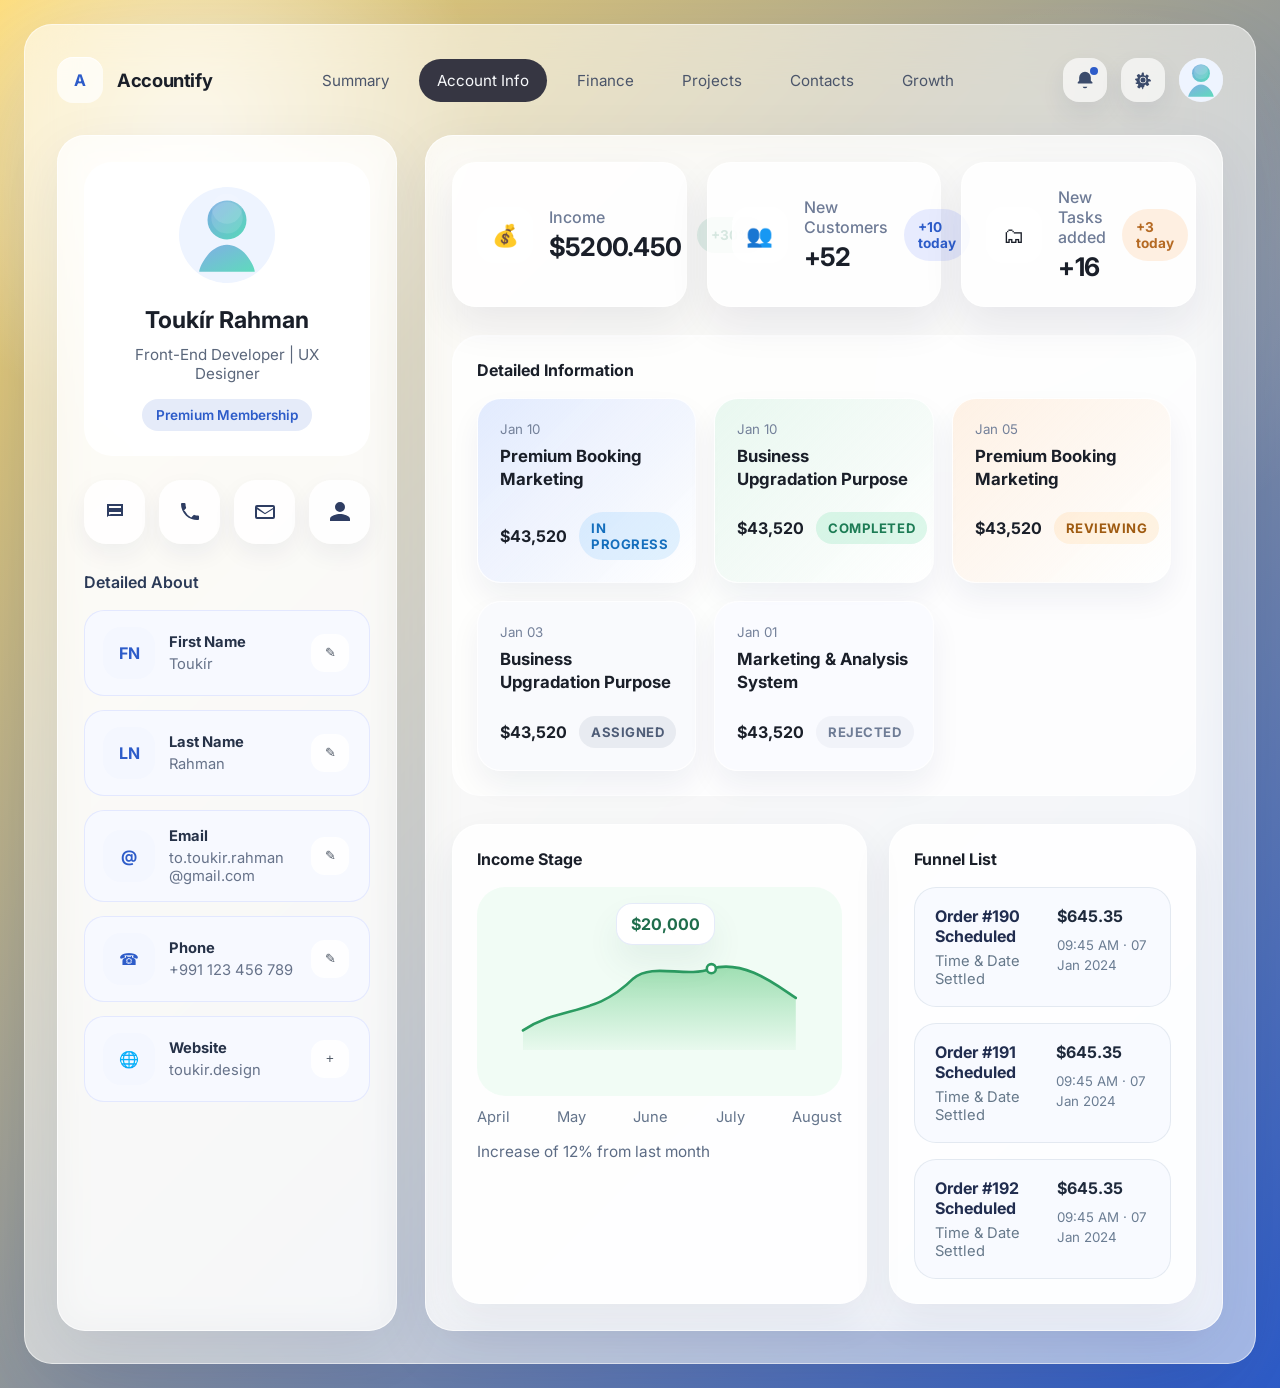
==== commit e144550f: "Commit Co-authored-by: Copilot <copilot@github.com>" ====
--- a/index.html
+++ b/index.html
@@ -28,10 +28,55 @@
           <a href="#">Growth</a>
         </nav>
         <div class="top-actions">
-          <button class="icon-btn" aria-label="Notifications">
-            <span class="dot"></span>
-            <svg viewBox="0 0 24 24" aria-hidden="true"><path d="M12 2a7 7 0 0 0-7 7v4l-1.6 1.6a1 1 0 0 0 .7 1.7h16a1 1 0 0 0 .7-1.7L19 13V9a7 7 0 0 0-7-7Zm0 20a3 3 0 0 0 2.83-2H9.17A3 3 0 0 0 12 22Z"/></svg>
-          </button>
+          <div class="notification-wrapper">
+            <button id="notificationBtn" class="icon-btn" aria-label="Notifications">
+              <span class="dot"></span>
+              <svg viewBox="0 0 24 24" aria-hidden="true"><path d="M12 2a7 7 0 0 0-7 7v4l-1.6 1.6a1 1 0 0 0 .7 1.7h16a1 1 0 0 0 .7-1.7L19 13V9a7 7 0 0 0-7-7Zm0 20a3 3 0 0 0 2.83-2H9.17A3 3 0 0 0 12 22Z"/></svg>
+            </button>
+            <div class="notification-panel" id="notificationPanel" aria-hidden="true">
+              <div class="notification-header">
+                <h3>Notifications</h3>
+                <a href="#" class="mark-read">Mark all as read</a>
+              </div>
+              <div class="notification-controls">
+                <label class="sound-toggle">
+                  <input type="checkbox" checked />
+                  <span>Sound Notifications</span>
+                </label>
+              </div>
+              <div class="notification-list">
+                <div class="notification-item unread">
+                  <div class="notif-avatar">d</div>
+                  <div class="notif-content">
+                    <strong>test: File Import vat-import.csv for table test has been completed</strong>
+                    <small>Today 15:56</small>
+                  </div>
+                </div>
+                <div class="notification-item">
+                  <div class="notif-avatar">d</div>
+                  <div class="notif-content">
+                    <strong>test: File Import vat-import.csv for table test has been completed</strong>
+                    <small>Today 15:56</small>
+                  </div>
+                </div>
+                <div class="notification-item">
+                  <div class="notif-avatar">d</div>
+                  <div class="notif-content">
+                    <strong>test: File Import vat-import.csv for table test has been completed</strong>
+                    <small>Today 15:56</small>
+                  </div>
+                </div>
+                <div class="notification-item">
+                  <div class="notif-avatar">d</div>
+                  <div class="notif-content">
+                    <strong>test: File Import vat-import.csv for table test has been completed</strong>
+                    <small>Today 15:56</small>
+                  </div>
+                </div>
+              </div>
+              <a href="#" class="see-more">See more</a>
+            </div>
+          </div>
           <button class="icon-btn" aria-label="Settings">
             <svg viewBox="0 0 24 24" aria-hidden="true"><path d="M12 8a4 4 0 1 1 0 8 4 4 0 0 1 0-8Zm8.94 3.5a1 1 0 0 0-.87-.66l-1.9-.15a7.65 7.65 0 0 0-.53-1.28l1.1-1.52a1 1 0 0 0-.24-1.4l-1.33-.9a1 1 0 0 0-1.35.2l-1.12 1.4a7.74 7.74 0 0 0-1.45-.86l-.28-1.94A1 1 0 0 0 12.5 3h-1a1 1 0 0 0-.99.84l-.28 1.94a7.74 7.74 0 0 0-1.45.86l-1.12-1.4a1 1 0 0 0-1.35-.2l-1.33.9a1 1 0 0 0-.24 1.4l1.1 1.52c-.18.42-.33.86-.53 1.28l-1.9.15a1 1 0 0 0-.87.66 1 1 0 0 0 .25 1.08l1.62 1.26c-.01.34-.02.68-.02 1.02s.01.68.02 1.02L3.4 14.92a1 1 0 0 0-.25 1.08 1 1 0 0 0 .87.66l1.9.15c.2.42.35.86.53 1.28l-1.1 1.52a1 1 0 0 0 .24 1.4l1.33.9a1 1 0 0 0 1.35-.2l1.12-1.4c.45.22.92.41 1.45.86l.28 1.94A1 1 0 0 0 11.5 21h1a1 1 0 0 0 .99-.84l.28-1.94a7.74 7.74 0 0 0 1.45-.86l1.12 1.4a1 1 0 0 0 1.35.2l1.33-.9a1 1 0 0 0 .24-1.4l-1.1-1.52c.18-.42.33-.86.53-1.28l1.9-.15a1 1 0 0 0 .87-.66 1 1 0 0 0-.25-1.08l-1.62-1.26Zm-8.94 3.5a3 3 0 1 1 0-6 3 3 0 0 1 0 6Z"/></svg>
           </button>
@@ -432,6 +477,25 @@
         if (resetModal.classList.contains('active')) closeReset2();
       }
     });
+
+    const notificationBtn = document.getElementById('notificationBtn');
+    const notificationPanel = document.getElementById('notificationPanel');
+
+    const toggleNotifications = (event) => {
+      event.stopPropagation();
+      const isOpen = notificationPanel.getAttribute('aria-hidden') === 'false';
+      notificationPanel.setAttribute('aria-hidden', isOpen ? 'true' : 'false');
+      notificationPanel.classList.toggle('active');
+    };
+
+    notificationBtn?.addEventListener('click', toggleNotifications);
+
+    document.addEventListener('click', (event) => {
+      if (notificationPanel.classList.contains('active') && !event.target.closest('.notification-wrapper')) {
+        notificationPanel.setAttribute('aria-hidden', 'true');
+        notificationPanel.classList.remove('active');
+      }
+    });
   </script>
 </body>
 </html>
--- a/styles.css
+++ b/styles.css
@@ -803,3 +803,158 @@
   text-decoration: underline;
   font-weight: 700;
 }
+
+.notification-wrapper {
+  position: relative;
+}
+
+.notification-panel {
+  position: absolute;
+  top: calc(100% + 12px);
+  right: 0;
+  width: 380px;
+  max-height: 520px;
+  background: rgba(255, 255, 255, 0.98);
+  border: 1px solid rgba(225, 231, 240, 0.95);
+  border-radius: 24px;
+  box-shadow: 0 24px 70px rgba(15, 23, 42, 0.18);
+  backdrop-filter: blur(12px);
+  opacity: 0;
+  pointer-events: none;
+  transform: translateY(-8px);
+  transition: opacity 0.25s ease, transform 0.25s ease, pointer-events 0.25s ease;
+  z-index: 40;
+}
+
+.notification-panel.active {
+  opacity: 1;
+  pointer-events: auto;
+  transform: translateY(0);
+}
+
+.notification-header {
+  display: flex;
+  justify-content: space-between;
+  align-items: center;
+  padding: 18px 20px;
+  border-bottom: 1px solid #f0f4f8;
+}
+
+.notification-header h3 {
+  margin: 0;
+  font-size: 1.05rem;
+  font-weight: 700;
+  color: #0f172a;
+}
+
+.mark-read {
+  color: #2d5cc9;
+  font-size: 0.88rem;
+  font-weight: 700;
+  text-decoration: none;
+  cursor: pointer;
+  transition: color 0.2s ease;
+}
+
+.mark-read:hover {
+  color: #1e3fa8;
+}
+
+.notification-controls {
+  padding: 12px 20px;
+  border-bottom: 1px solid #f0f4f8;
+}
+
+.sound-toggle {
+  display: flex;
+  align-items: center;
+  gap: 10px;
+  cursor: pointer;
+  user-select: none;
+}
+
+.sound-toggle input[type="checkbox"] {
+  width: 18px;
+  height: 18px;
+  border-radius: 6px;
+  border: 2px solid #d3d8e6;
+  cursor: pointer;
+  accent-color: #2d5cc9;
+}
+
+.sound-toggle span {
+  color: #3d4a5a;
+  font-size: 0.92rem;
+  font-weight: 600;
+}
+
+.notification-list {
+  max-height: 320px;
+  overflow-y: auto;
+  padding: 8px 0;
+}
+
+.notification-item {
+  display: flex;
+  gap: 14px;
+  padding: 14px 16px;
+  border-bottom: 1px solid #f8fafc;
+  transition: background 0.2s ease;
+  cursor: pointer;
+}
+
+.notification-item:hover {
+  background: rgba(245, 248, 255, 0.85);
+}
+
+.notification-item.unread {
+  background: rgba(45, 92, 201, 0.05);
+}
+
+.notif-avatar {
+  width: 44px;
+  height: 44px;
+  border-radius: 50%;
+  display: grid;
+  place-items: center;
+  background: linear-gradient(135deg, #a8c5ff, #d9e7ff);
+  color: #2d5cc9;
+  font-weight: 700;
+  flex-shrink: 0;
+}
+
+.notif-content {
+  flex: 1;
+  min-width: 0;
+}
+
+.notif-content strong {
+  display: block;
+  color: #1a2332;
+  font-size: 0.92rem;
+  line-height: 1.35;
+  margin-bottom: 4px;
+  word-break: break-word;
+}
+
+.notif-content small {
+  color: #94a3b8;
+  font-size: 0.85rem;
+}
+
+.see-more {
+  display: block;
+  width: 100%;
+  padding: 14px;
+  text-align: center;
+  color: #2d5cc9;
+  font-size: 0.92rem;
+  font-weight: 700;
+  text-decoration: none;
+  border-top: 1px solid #f0f4f8;
+  transition: background 0.2s ease;
+}
+
+.see-more:hover {
+  background: rgba(245, 248, 255, 0.9);
+}
